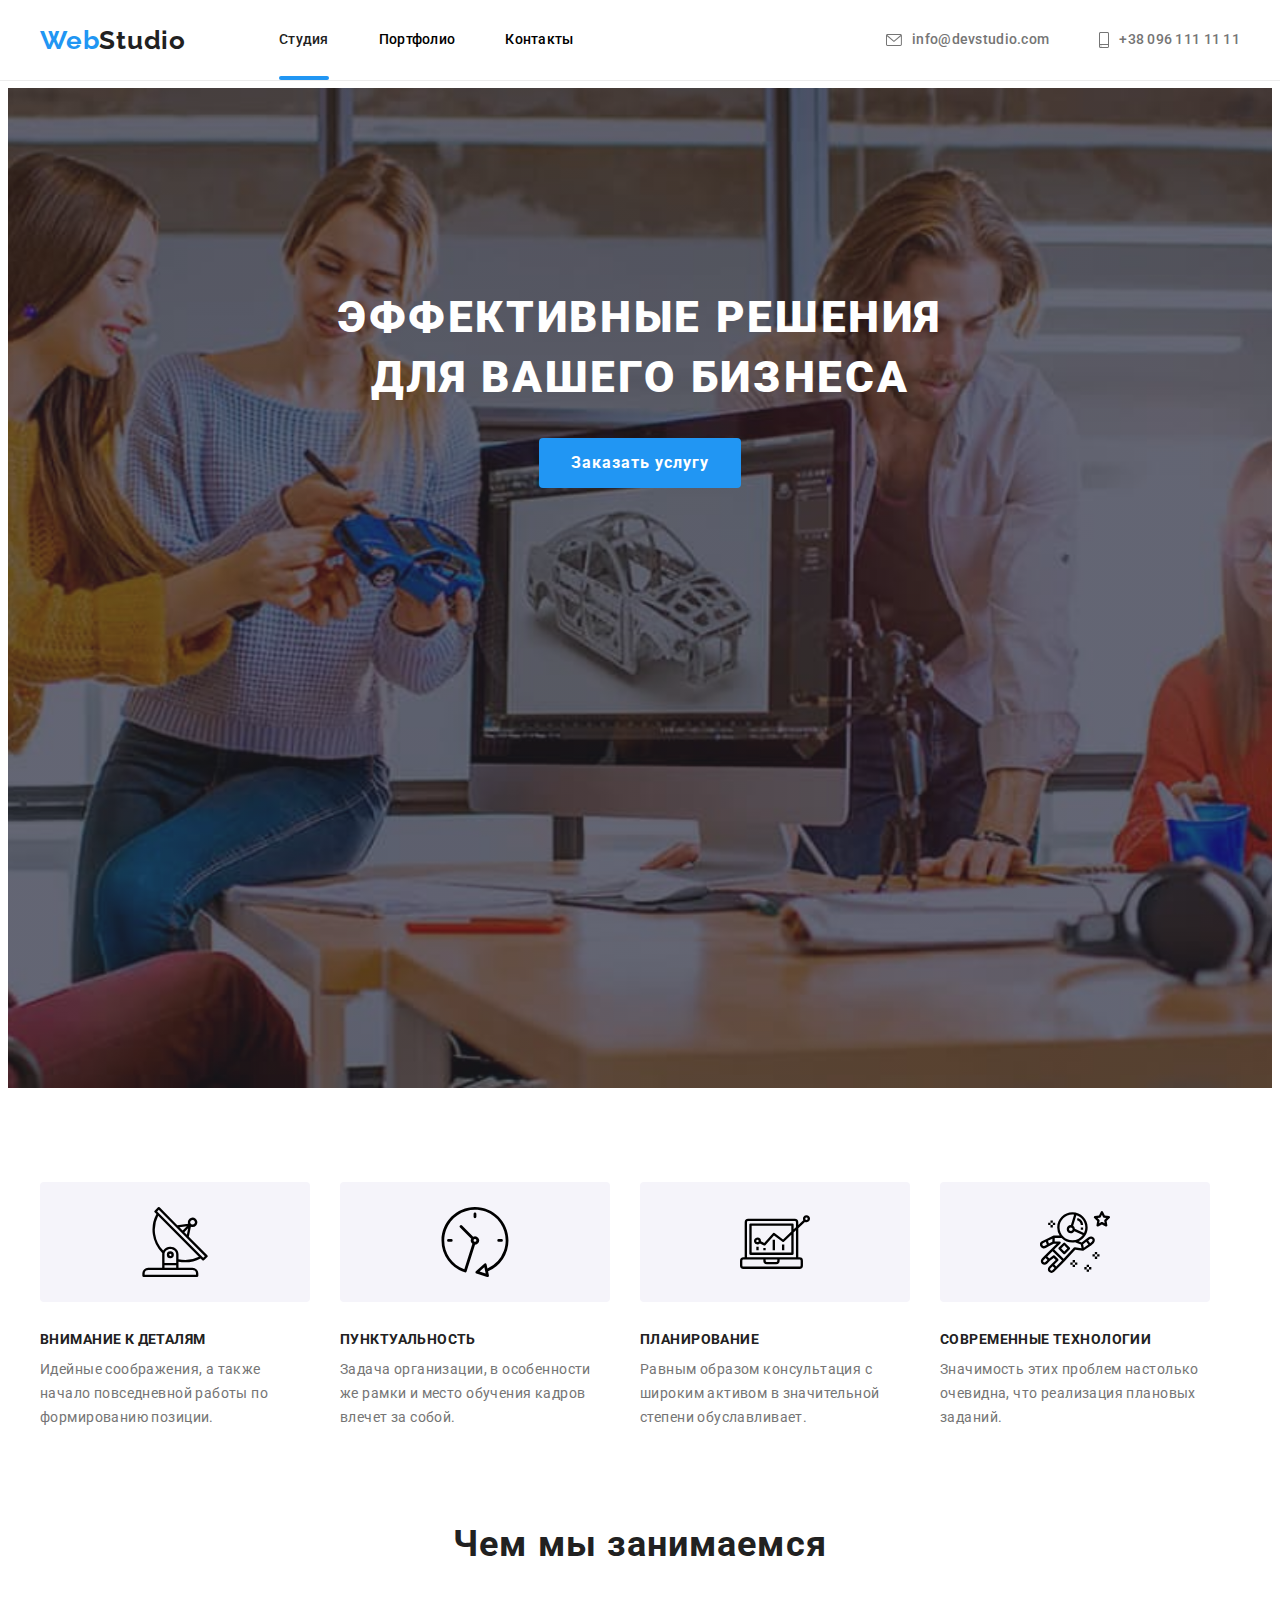
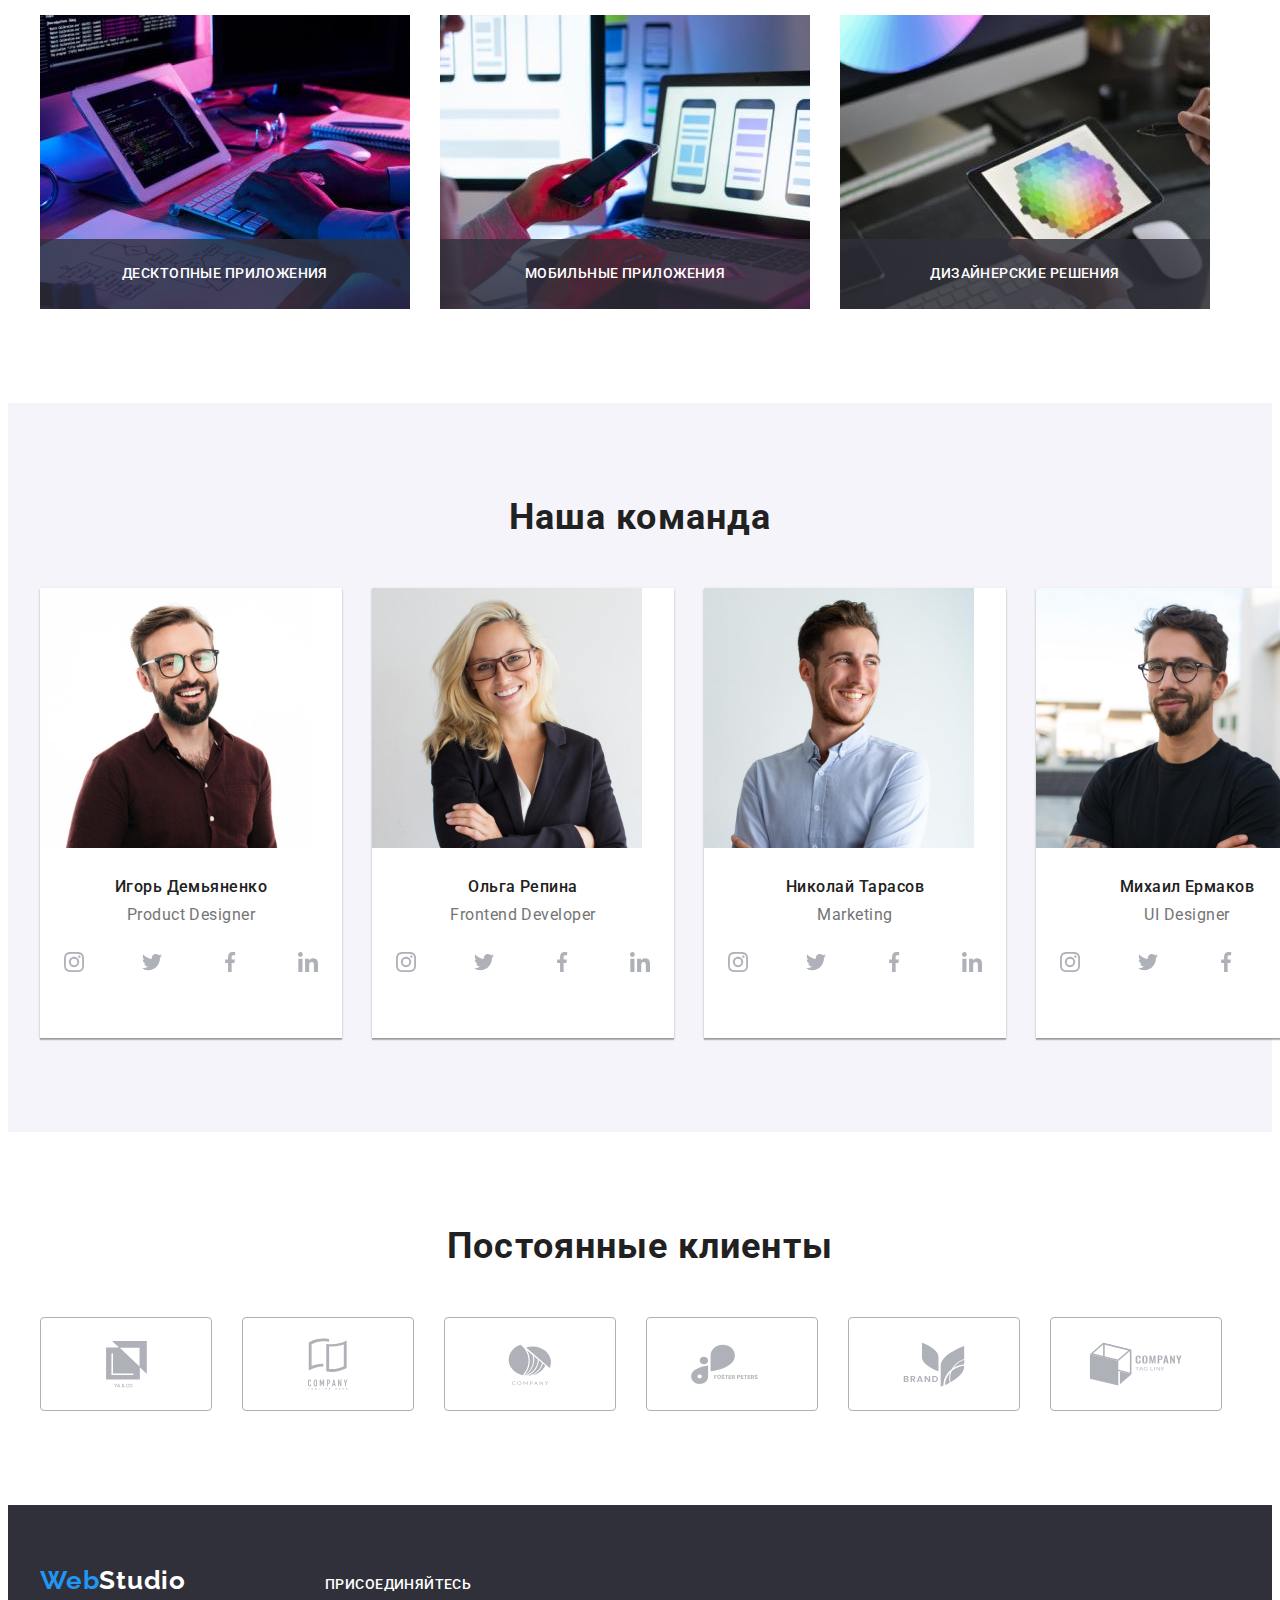
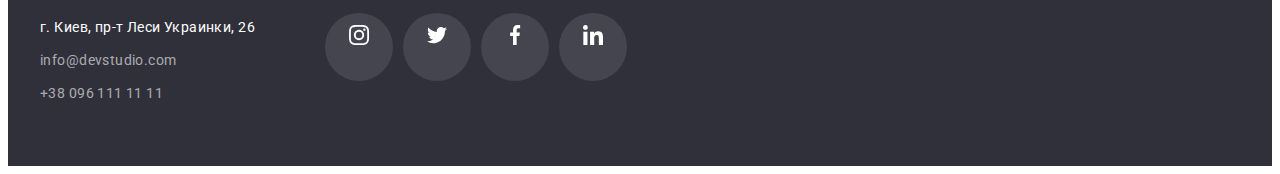
==== index.html @ 77803008 "1" ====
<!DOCTYPE html>
<html lang="ru">
<head>
    <meta charset="UTF-8">
    <meta http-equiv="X-UA-Compatible" content="IE=edge">
    <meta name="viewport" content="width=device-width, initial-scale=1.0">
    <title>Студия</title>
    <link rel="preconnect" href="https://fonts.googleapis.com">
    <link rel="preconnect" href="https://fonts.gstatic.com" crossorigin>
    <link href="https://fonts.googleapis.com/css2?family=Raleway:wght@700&family=Roboto:wght@400;500;700;900&display=swap"
        rel="stylesheet">
    <link rel="stylesheet" href="https://cdnjs.cloudflare.com/ajax/libs/modern-normalize/1.1.0/modern-normalize.min.css"
        integrity="sha512-wpPYUAdjBVSE4KJnH1VR1HeZfpl1ub8YT/NKx4PuQ5NmX2tKuGu6U/JRp5y+Y8XG2tV+wKQpNHVUX03MfMFn9Q=="
        crossorigin="anonymous" referrerpolicy="no-referrer" />
    <link rel="stylesheet" href="./styles/styles.css">
    
    
</head>
<body>
    <header class="page-header">
        <div class="container">
            <nav class="main-nav">
                <a href="./index.html" class="logo-header"><span class="web">Web</span><span class="studio-black">Studio</span></a>
            
                <ul class="site-nav list">
                    <li class="item"><a href="./index.html" class="link current">Студия</a></li>
                    <li class="item"><a href="./portfolio.html" class="link">Портфолио</a></li>
                    <li class="item"><a href="" class="link">Контакты</a></li>
                </ul>

                <ul class="site-contacts list">
                    <li class="item"><a href="mailto:info@devstudio.com" class="link-header">
                        <svg class="contacts-icon" width="16px" height="12px">
                            <use href="images\icon.svg#mail"></use>
                        </svg> info@devstudio.com</a></li>
                    <li class="item"><a href="tel:+380961111111" class="link-header">
                        <svg class="contacts-icon" width="10px" height="16px">
                            <use href="images\icon.svg#tel"></use>
                        </svg> +38 096 111 11 11</a></li>
                </ul>
            
            </nav>
        </div>
       
    </header>

    <main>
        <section class="hero">
            <div class="overlay">
                <h1 class="hero-title">Эффективные решения <br> для вашего бизнеса</h1>
                <button data-modal-open type="button" class="button-hero">Заказать услугу</button>
            </div>
            <div class="backdrop is-hidden" data-modal>
                <div class="modal">
                    <button class="close-modal-icon" data-modal-close>
                        <svg class="modal-icon"  width="18px" height="18px">
                            <use href="images\icon.svg#close"></use>
                        </svg>
                    </button>
                </div>
                
            </div>
            
        </section>
        
        <section class="features">
            <div class="container">
                <h2 class="features-post hidden">Преимущества компании</h2>
                <ul class="features-list list">
                    <li class="item">
                        <div class="features-icons">
                            <svg class="features-icon">
                                <use href="images\icon.svg#antenna" width="70px" height="70px"></use>
                            </svg>
                        </div>
                        <h3 class="features-list-title">Внимание к деталям</h3>
                        <p class="features-list-text">Идейные соображения, а также начало повседневной работы по формированию позиции.
                        </p>
                    </li>
                    <li class="item">
                        <div class="features-icons">
                            <svg class="features-icon">
                                <use href="images\icon.svg#clock" width="70px" height="70px"></use>
                            </svg>
                        </div>
                        <h3 class="features-list-title">Пунктуальность</h3>
                        <p class="features-list-text">Задача организации, в особенности же рамки и место обучения кадров влечет за
                            собой.</p>
                    </li>
                    <li class="item">
                        <div class="features-icons">
                            <svg class="features-icon">
                                <use href="images\icon.svg#diagram" width="70px" height="70px"></use>
                            </svg>
                        </div>
                        <h3 class="features-list-title">Планирование</h3>
                        <p class="features-list-text">Равным образом консультация с широким активом в значительной степени
                            обуславливает.</p>
                    </li>
                    <li class="item">
                        <div class="features-icons">
                            <svg class="features-icon">
                                <use href="images\icon.svg#astronaut" width="70px" height="70px"></use>
                            </svg>
                        </div>
                        <h3 class="features-list-title">Современные технологии</h3>
                        <p class="features-list-text">Значимость этих проблем настолько очевидна, что реализация плановых заданий.</p>
                    </li>
                </ul>
            </div>
        </section>
        
        <section class="cards-section">
            <div class="container">
                <h2 class="section-post">Чем мы занимаемся</h2>
                
                <ul class="cards list">
                    <li class="item">
                        <a href="">
                            <div class="cards-block">
                                <img src="./images/box1.jpg" alt="картинка1" width="370" height="294">
                                <div class="cards-titles">
                                    <h3 class="card-title">Десктопные приложения</h3>
                                </div>
                            </div>
                            
                        </a>
                    </li>
                    <li class="item">
                        <a href="">
                            <div class="cards-block">
                                <img src="./images/box2.jpg" alt="картинка2" width="370" height="294">
                                <div class="cards-titles">
                                    <h3 class="card-title">Мобильные приложения</h3>
                                </div>
                            </div>
                        </a>
                    </li>
                    <li class="item">
                        <a href="">
                            <div class="cards-block">
                                <img src="./images/box3.jpg" alt="картинка3" width="370" height="294">
                                <div class="cards-titles">
                                    <h3 class="card-title">Дизайнерские решения</h3>
                                </div>
                            </div>
                        </a>
                    </li>
                </ul>
            </div>
            
        </section>
        
        <section class="team-section">
            <div class="container">
                <h2 class="section-post">Наша команда</h2>
                <ul class="team-list list">
                    <li class="item">
                        <img src="images/igor.jpg" alt="Игорь Демьяненко" width="270" height="260">
                        <div class="team-title-text">
                            <h3 class="team-list-title">Игорь Демьяненко</h3>
                            <p class="team-list-text" lang="en">Product Designer</p>
                            <ul class="social-list">
                                <li class="social-block">
                                    <a class="social-icons" href="">
                                        <svg class="social-icon"  width="20px" height="20px">
                                            <use href="images\icon.svg#instagram"></use>
                                        </svg>
                                    </a>
                                </li>
                                <li class="social-block">
                                    <a class="social-icons" href="">
                                        <svg class="social-icon" width="20px" height="20px">
                                            <use href="images\icon.svg#twitter"></use>
                                        </svg>
                                    </a>
                                </li>
                                <li class="social-block">
                                    <a class="social-icons" href="">
                                        <svg class="social-icon" width="20px" height="20px">
                                            <use href="images\icon.svg#facebook"></use>
                                        </svg>
                                    </a>
                                </li>
                                <li class="social-block">
                                    <a class="social-icons" href="">
                                        <svg class="social-icon" width="20px" height="20px">
                                            <use href="images\icon.svg#linkedin"></use>
                                        </svg>
                                    </a>
                                </li>
                            </ul>
                        </div>
                    </li>
                    <li class="item">
                        <img src="images/olga.jpg" alt="Ольга Репина" width="270" height="260">
                        <div class="team-title-text">
                            <h3 class="team-list-title">Ольга Репина</h3>
                            <p class="team-list-text" lang="en">Frontend Developer</p>
                            <ul class="social-list">
                                <li class="social-block">
                                    <a class="social-icons" href="">
                                        <svg class="social-icon" width="20px" height="20px">
                                            <use href="images\icon.svg#instagram"></use>
                                        </svg>
                                    </a>
                                </li>
                                <li class="social-block">
                                    <a class="social-icons" href="">
                                        <svg class="social-icon" width="20px" height="20px">
                                            <use href="images\icon.svg#twitter"></use>
                                        </svg>
                                    </a>
                                </li>
                                <li class="social-block">
                                    <a class="social-icons" href="">
                                        <svg class="social-icon" width="20px" height="20px">
                                            <use href="images\icon.svg#facebook"></use>
                                        </svg>
                                    </a>
                                </li>
                                <li class="social-block">
                                    <a class="social-icons" href="">
                                        <svg class="social-icon" width="20px" height="20px">
                                            <use href="images\icon.svg#linkedin"></use>
                                        </svg>
                                    </a>
                                </li>
                            </ul>
                        </div>
                    </li>
                    <li class="item">
                        <img src="images/nik.jpg" alt="Николай Тарасов" width="270" height="260">
                        <div class="team-title-text">
                            <h3 class="team-list-title">Николай Тарасов</h3>
                            <p class="team-list-text" lang="en">Marketing</p>
                            <ul class="social-list">
                                <li class="social-block">
                                    <a class="social-icons" href="">
                                        <svg class="social-icon" width="20px" height="20px">
                                            <use href="images\icon.svg#instagram"></use>
                                        </svg>
                                    </a>
                                </li>
                                <li class="social-block">
                                    <a class="social-icons" href="">
                                        <svg class="social-icon" width="20px" height="20px">
                                            <use href="images\icon.svg#twitter"></use>
                                        </svg>
                                    </a>
                                </li>
                                <li class="social-block">
                                    <a class="social-icons" href="">
                                        <svg class="social-icon" width="20px" height="20px">
                                            <use href="images\icon.svg#facebook"></use>
                                        </svg>
                                    </a>
                                </li>
                                <li class="social-block">
                                    <a class="social-icons" href="">
                                        <svg class="social-icon" width="20px" height="20px">
                                            <use href="images\icon.svg#linkedin"></use>
                                        </svg>
                                    </a>
                                </li>
                            </ul>
                        </div>
                    </li>
                    <li class="item">
                        <img src="images/mike.jpg" alt="Михаил Ермаков" width="270" height="260">
                        <div class="team-title-text">
                            <h3 class="team-list-title">Михаил Ермаков</h3>
                            <p class="team-list-text" lang="en">UI Designer</p>
                            <ul class="social-list">
                                <li class="social-block">
                                    <a class="social-icons" href="">
                                        <svg class="social-icon" width="20px" height="20px">
                                            <use href="images\icon.svg#instagram"></use>
                                        </svg>
                                    </a>
                                </li>
                                <li class="social-block">
                                    <a class="social-icons" href="">
                                        <svg class="social-icon" width="20px" height="20px">
                                            <use href="images\icon.svg#twitter"></use>
                                        </svg>
                                    </a>
                                </li>
                                <li class="social-block">
                                    <a class="social-icons" href="">
                                        <svg class="social-icon" width="20px" height="20px">
                                            <use href="images\icon.svg#facebook"></use>
                                        </svg>
                                    </a>
                                </li>
                                <li class="social-block">
                                    <a class="social-icons" href="">
                                        <svg class="social-icon" width="20px" height="20px">
                                            <use href="images\icon.svg#linkedin"></use>
                                        </svg>
                                    </a>
                                </li>
                            </ul>
                        </div>
                    </li>
                </ul>
            </div>
            
        
        </section>

        <section class="clients-section">
            <div class="container">
                <h2 class="section-post">Постоянные клиенты</h2>
                <ul class="clients-list">
                    <li class="item">
                        <div>
                            <a class="clients-icon" href="">
                            <svg class="icon-company" width="41px" height="46.7px">
                                <use href="images\icon.svg#company1"></use>
                            </svg>
                        </a>
                        </div>
                    </li>
                    <li class="item">
                        <div>
                            <a class="clients-icon" href="">
                                <svg class="icon-company" width="40px" height="52px">
                                    <use href="images\icon.svg#company2"></use>
                                </svg>
                            </a>
                        </div>
                    </li>
                    <li class="item">
                        <div>
                            <a class="clients-icon" href="">
                                <svg class="icon-company" width="43.46px" height="41.18px">
                                    <use href="images\icon.svg#company3"></use>
                                </svg>
                            </a>
                        </div>
                    </li>
                    <li class="item">
                        <div>
                            <a class="clients-icon" href="">
                                <svg class="icon-company" width="84.88px" height="40.62px">
                                    <use href="images\icon.svg#company4"></use>
                                </svg>
                            </a>
                        </div>
                    </li>
                    <li class="item">
                        <div>
                            <a class="clients-icon" href="">
                                <svg class="icon-company" width="62.54px" height="45.43px">
                                    <use href="images\icon.svg#company5"></use>
                                </svg>
                            </a>
                        </div>
                    </li>
                    <li class="item">
                        <div>
                            <a class="clients-icon" href="">
                                <svg class="icon-company" width="93.79px" height="43.93px">
                                    <use href="images\icon.svg#company6"></use>
                                </svg>
                            </a>
                        </div>
                    </li>
                    
                  
                </ul>
            </div>
        </section>

    </main>

    <footer>
        <div class="footer-list container">
            <div class="contacts-footer">
                <a class="logo-footer" href=""><span class="web">Web</span><span class="studio-white">Studio</span></a>
                <p class="city">г. Киев, пр-т Леси Украинки, 26</p>
                <address>
                    <a href="mailto:nfo@devstudio.com" class="footer-link-mail">info@devstudio.com</a>
                    <a href="tel:+380961111111" class="footer-link-tel">+38 096 111 11 11</a>
                </address>
            
            </div>
            <div class="join-footer">
                <h3 class="join-section-title">Присоединяйтесь</h3>
                <ul class="social-list-footer">
                    <li>
                        <a class="social-icons-footer" href="">
                            <svg class="social-icon-footer" width="20px" height="20px">
                                <use href="images\icon.svg#instagram"></use>
                            </svg>
                        </a>
                    </li>
                    <li>
                        <a class="social-icons-footer" href="">
                            <svg class="social-icon-footer" width="20px" height="20px">
                                <use href="images\icon.svg#twitter"></use>
                            </svg>
                        </a>
                    </li>
                    <li>
                        <a class="social-icons-footer" href="">
                            <svg class="social-icon-footer" width="20px" height="20px">
                                <use href="images\icon.svg#facebook"></use>
                            </svg>
                        </a>
                    </li>
                    <li>
                        <a class="social-icons-footer" href="">
                            <svg class="social-icon-footer" width="20px" height="20px">
                                <use href="images\icon.svg#linkedin"></use>
                            </svg>
                        </a>
                    </li>
                </ul>
            </div>
        </div>
        
        
    </footer>

    <script src="./js/modal.js"></script>
</body>
</html>
---- styles/styles.css ----
:root {
  --primary-text-color: #212121;
  --accent-color: #2196f3;
  --secondary-text-color: #757575;
  --white-text-color: #ffffff;
  --background-white-color: #e5e5e5;
  --background-grey-color: #f5f4fa;
}

body {
  font-family: Roboto, sans-serif;
  padding-top: 80px;
}

/*---------- утилиты -------------*/

.list {
  list-style: none;
  padding: 0;
  margin: 0;
}

.container {
  width: 1200px;
  padding-left: 15px;
  padding-right: 15px;
  margin: 0 auto;
}

p,
h1,
h2,
h3 {
  margin: 0;
}

ul {
  margin: 0;
  padding: 0;
  list-style: none;
}

img {
  display: block;
}

.link {
  text-decoration: none;
}

section {
  padding-top: 94px;
  padding-bottom: 94px;
}

.section-post {
  text-align: center;
}

/*---------- лого -------------*/

.page-header {
  position: fixed;
  width: 100%;
  top: 0;
  left: 0;
  min-height: 80px;

  z-index: 1;
  background-color: var(--white-text-color);
  border-bottom: 1px solid #ececec;
}

.logo-header {
  margin-right: 93px;
  text-align: left;
}

.logo-header,
.logo-footer {
  font-family: Raleway, sans-serif;
  font-weight: 700;
  font-size: 26px;
  line-height: 1.19;
  text-decoration: none;
  letter-spacing: 0.03em;
}

.web {
  color: #2196f3;
}

.studio-black {
  font-family: Raleway, sans-serif;
  color: #212121;
}

/*---------- site nav -------------*/
.main-nav {
  display: flex;
  align-items: center;
}

.site-nav {
  display: flex;
}

.site-nav .item:not(:last-child) {
  margin-right: 50px;
}

.site-nav .link {
  display: block;
  padding-top: 32px;
  padding-bottom: 32px;

  font-weight: 500;
  font-size: 14px;
  line-height: 1.14;
  letter-spacing: 0.02em;
  color: inherit;
  text-decoration: none;
  background-color: #ffffff;
  transition: color 250ms cubic-bezier(0.4, 0, 0.2, 1);
  position: relative;
}

.site-nav .link.current::after {
  content: "";
  display: block;
  position: absolute;
  left: 0;
  bottom: 0;
  width: 100%;
  height: 4px;
  background-color: var(--accent-color);
  border-radius: 2px;
}

.site-nav .link:hover,
.site-nav .link:focus {
  color: var(--accent-color);
}

.site-nav .link.current {
  color: var(--primary-text-color);
}

/*---------- site contacts -------------*/

.site-contacts {
  display: flex;
  margin-left: auto;
}

.site-contacts .item + .item {
  margin-left: 50px;
}

.link-header {
  display: flex;
  align-items: center;
  justify-content: center;
  font-weight: 500;
  font-size: 14px;
  line-height: 1.14;
  letter-spacing: 0.02em;
  color: var(--secondary-text-color);
  text-decoration: none;

  transition: color 250ms cubic-bezier(0.4, 0, 0.2, 1);
}

.link-header:hover,
.link-header:focus {
  color: var(--accent-color);
}

.link-header:hover .contacts-icon,
.link-header:focus .contacts-icon {
  fill: var(--accent-color);
}

.contacts-icon {
  margin-right: 10px;
  fill: var(--secondary-text-color);
  transition: fill 250ms cubic-bezier(0.4, 0, 0.2, 1);
}

/*---------- Hero -------------*/
.overlay {
  padding-top: 200px;
  padding-bottom: 200px;
  max-width: 1600px;
  height: 600px;
  margin-left: auto;
  margin-right: auto;
  background-image: linear-gradient(
      rgba(47, 48, 58, 0.4),
      rgba(47, 48, 58, 0.4)
    ),
    url(../images/hero.jpg);

  background-position: center;
  background-size: cover;
  background-repeat: no-repeat;
}

.hero {
  text-align: center;
  padding-top: 0;
  padding-bottom: 0;
}

.hero-title {
  margin-bottom: 30px;
  font-weight: 900;
  font-size: 44px;
  line-height: 1.36;
  letter-spacing: 0.06em;
  text-transform: uppercase;
  color: #ffffff;
}

.button-hero {
  text-align: center;
  padding: 10px 32px 10px 32px;
  border: none;
  border-radius: 4px;
  font-size: 16px;
  font-family: inherit;
  font-weight: 700;
  line-height: 1.88;
  letter-spacing: 0.06em;
  text-decoration: none;
  cursor: pointer;
  color: #ffffff;
  background-color: #2196f3;
}

.backdrop {
  position: fixed;
  left: 0px;
  top: 0px;
  z-index: 2;

  width: 100%;
  height: 100%;

  background-color: rgba(0, 0, 0, 0.2);

  opacity: 1;
  transition: opacity 250ms cubic-bezier(0.4, 0, 0.2, 1);
}

.backdrop.is-hidden {
  opacity: 0;
  visibility: hidden;
  pointer-events: none;
}

.backdrop.is-hidden .modal {
  transform: translate(-50%, -50%) scale(0.9);
  opacity: 0;
}

.modal {
  position: absolute;
  top: 50%;
  left: 50%;

  width: 528px;
  height: 581px;

  background: #ffffff;
  box-shadow: 0px 1px 3px rgba(0, 0, 0, 0.12), 0px 1px 1px rgba(0, 0, 0, 0.14),
    0px 2px 1px rgba(0, 0, 0, 0.2);
  border-radius: 4px;

  opacity: 1;
  transform: translate(-50%, -50%) scale(1);
  transition: transform 250ms cubic-bezier(0.4, 0, 0.2, 1),
    opacity 250ms cubic-bezier(0.4, 0, 0.2, 1);
}

.close-modal-icon {
  display: flex;
  position: absolute;
  top: 8px;
  right: 8px;
  width: 30px;
  height: 30px;
  cursor: pointer;
  align-items: center;
  border-radius: 50%;
  color: var(--white-text-color);
  background-color: #ffffff;
  border: 1px solid rgba(0, 0, 0, 0.1);
}

/*---------- features -------------*/

.features-icons {
  display: flex;
  height: 120px;
  background-color: #f5f4fa;
  border-radius: 4px;
  align-items: center;
  justify-content: center;
  margin-bottom: 30px;
}

.features-icon {
  width: 70px;
  height: 70px;
}

.features-list {
  display: flex;
}

.features-list .item {
  width: 270px;
}

.features-list .item:not(:last-child) {
  margin-right: 30px;
}

.features-list-title {
  margin-bottom: 10px;
}

.section-post {
  margin-bottom: 50px;
  font-weight: 700;
  font-size: 36px;
  line-height: 1.14;
  letter-spacing: 0.03em;
  color: var(--primary-text-color);
}

.hidden {
  position: absolute;
  white-space: nowrap;
  width: 1px;
  height: 1px;
  overflow: hidden;
  border: 0;
  padding: 0;
  clip: rect(0 0 0 0);
  clip-path: inset(50%);
  margin: -1px;
}

.features-list-title {
  font-weight: 700;
  font-size: 14px;
  line-height: 1.14;
  letter-spacing: 0.03em;
  text-transform: uppercase;
  color: var(--primary-text-color);
}

.features-list-text {
  font-size: 14px;
  line-height: 1.71;
  letter-spacing: 0.03em;
  color: var(--secondary-text-color);
}

/*---------- cards works -------------*/

.cards {
  display: flex;
  z-index: 0;
}

.cards-section {
  padding-top: 0;
}

.cards .item:not(:last-child) {
  margin-right: 30px;
}

.cards-titles {
  display: flex;
  align-items: center;
  justify-content: center;
  position: absolute;
  width: 100%;
  height: 70px;
  background-color: rgba(47, 48, 58, 0.8);
  bottom: 0;
}

.card-title {
  font-weight: 500;
  font-size: 14px;
  line-height: 1.14;
  letter-spacing: 0.03em;
  text-transform: uppercase;
  color: var(--white-text-color);
}

.cards-block {
  position: relative;
}

/*---------- team -------------*/

.team-title-text {
  padding-bottom: 30px;
  padding-top: 30px;
}

.team-list {
  display: flex;
  text-align: center;
}

.team-list-title {
  margin-bottom: 10px;
  font-size: 16px;
  font-weight: 500;
  line-height: 1.14;
  letter-spacing: 0.03em;
  color: var(--primary-text-color);
}

.team-list-text {
  font-size: 16px;
  line-height: 1.14;
  letter-spacing: 0.03em;
  color: var(--secondary-text-color);
  margin-bottom: 16px;
}

.team-list .item:not(:last-child) {
  margin-right: 30px;
}

.team-list .item {
  box-shadow: 0px 1px 3px rgba(0, 0, 0, 0.12), 0px 1px 1px rgba(0, 0, 0, 0.14),
    0px 2px 1px rgba(0, 0, 0, 0.2);
  background-color: var(--white-text-color);
}

.social-list {
  display: flex;
  align-items: center;
  justify-content: center;
}

.social-icons {
  display: block;
  width: 44px;
  height: 44px;
  padding: 12px;
  color: #afb1b8;
  cursor: pointer;
  align-items: center;
  border-radius: 50%;
  transition: background-color 250ms cubic-bezier(0.4, 0, 0.2, 1);
}

.social-icon {
  fill: #afb1b8;
  transition: fill 250ms cubic-bezier(0.4, 0, 0.2, 1);
}

.social-icons:hover,
.social-icons:focus {
  background-color: var(--accent-color);
  color: var(--white-text-color);
  border-radius: 50%;
}

.social-icons:hover .social-icon,
.social-icons:focus .social-icon {
  fill: var(--white-text-color);
}

.social-list .social-block:not(:last-child) {
  margin-right: 10px;
}

.team-section {
  background-color: #f5f4fa;
}

/*---------- clients ------------*/

.clients-list {
  display: flex;
}

.clients-icon {
  display: flex;
  align-items: center;
  justify-content: center;
  width: 170px;
  height: 92px;
  border-radius: 4px;
  border: 1px solid #afb1b8;
  cursor: pointer;
  color: #afb1b8;
  transition: border 250ms cubic-bezier(0.4, 0, 0.2, 1);
}

.clients-list .item:not(:last-child) {
  margin-right: 30px;
}

.icon-company {
  fill: #afb1b8;
  transition: fill 250ms cubic-bezier(0.4, 0, 0.2, 1);
}

.clients-icon:hover .icon-company,
.clients-icon:focus .icon-company {
  fill: var(--accent-color);
}

.clients-icon:hover,
.clients-icon:focus {
  border: 1px solid var(--accent-color);
  fill: var(--accent-color);
}

/*---------- footer -------------*/

footer {
  background-color: #2f303a;
  margin-left: auto;
  margin-right: auto;
}

.footer-list {
  padding-top: 60px;
  padding-bottom: 60px;
  display: flex;
  align-items: baseline;
}

.logo-footer {
  display: block;
  margin-bottom: 20px;
}

.city {
  margin-bottom: 9px;
  font-size: 14px;
  line-height: 1.71;
  font-style: normal;
  letter-spacing: 0.03em;
  color: #ffffff;
}

.studio-white {
  color: #ffffff;
  font-family: Raleway, sans-serif;
  text-decoration: none;
}

.footer-link-mail {
  display: block;
  margin-bottom: 9px;
}

.footer-link-tel {
  display: block;
}

.footer-link-mail,
.footer-link-tel {
  font-size: 14px;
  line-height: 1.71;
  letter-spacing: 0.03em;
  font-style: normal;
  text-decoration: none;
  color: rgba(255, 255, 255, 0.6);
}

.footer-link-mail:hover,
.footer-link-mail:focus {
  color: var(--accent-color);
}

.footer-link-tel:hover,
.footer-link-tel:focus {
  color: var(--accent-color);
}

.contacts-footer {
  margin-right: 70px;
}

.join-section-title {
  font-weight: 500;
  font-size: 14px;
  line-height: 1.14;
  letter-spacing: 0.03em;
  text-transform: uppercase;
  color: #ffffff;
  margin-bottom: 20px;
}

.social-list-footer {
  display: flex;
}

.social-icons-footer {
  display: block;
  text-align: center;
  width: 44px;
  height: 44px;
  padding: 12px;
  color: var(--white-text-color);
  cursor: pointer;
  background-color: rgba(255, 255, 255, 0.1);
  border-radius: 50%;
  margin-right: 10px;
  transition: background-color 250ms cubic-bezier(0.4, 0, 0.2, 1);
}

.social-icon-footer {
  fill: var(--white-text-color);
}

.social-icons-footer:hover,
.social-icons-footer:focus {
  background-color: var(--accent-color);
}

/*---------- filter -------------*/

.filter-title-list {
  display: flex;
  justify-content: center;
  margin-bottom: 50px;
}

.filter-title-list .item:not(:last-child) {
  margin-right: 8px;
}

.filter-button:hover,
.filter-button:focus {
  color: var(--white-text-color);
  background-color: var(--accent-color);
  box-shadow: 0px 3px 1px rgba(0, 0, 0, 0.1), 0px 1px 2px rgba(0, 0, 0, 0.08),
    0px 2px 2px rgba(0, 0, 0, 0.12);
}

.filter-button {
  padding: 6px 22px 6px 22px;
  border: none;
  border-radius: 4px;
  font-family: Roboto;
  font-weight: 500;
  font-size: 16px;
  line-height: 1.63;
  letter-spacing: 0.03em;
  color: var(--primary-text-color);
  background-color: #f5f4fa;
  cursor: pointer;
  transition: background-color 250ms cubic-bezier(0.4, 0, 0.2, 1),
    color 250ms cubic-bezier(0.4, 0, 0.2, 1),
    box-shadow 250ms cubic-bezier(0.4, 0, 0.2, 1);
}

/*---------- works section -------------*/

.works-list {
  display: flex;
  flex-wrap: wrap;
}

.works-list .item {
  width: calc((100% - 90px) / 3);
  margin-right: 30px;
  margin-bottom: 30px;
  width: 370px;
  transition: box-shadow 250ms cubic-bezier(0.4, 0, 0.2, 1);
}

.works-overlay {
  position: relative;
  overflow: hidden;
}

.works-overlay::before {
  display: inline-block;
  position: absolute;
  content: "";
  width: 100%;
  height: 100%;
  background-color: rgba(33, 150, 243, 0.9);
  transform: translateY(100%);
  transition: transform 250ms cubic-bezier(0.4, 0, 0.2, 1);
}

.image-discription {
  display: block;
  position: absolute;
  top: 0;
  font-weight: 400;
  font-size: 18px;
  line-height: 1.56;
  letter-spacing: 0.03em;
  color: var(--white-text-color);
  padding: 63px 24px;
  transform: translateY(100%);
  transition: transform 250ms cubic-bezier(0.4, 0, 0.2, 1);
}

.item:hover .works-overlay::before {
  transform: translateY(0);
  opacity: 1;
}

.item:hover .image-discription {
  transform: translateY(0);
  opacity: 1;
}

.works-list .item:nth-last-child(-n + 3) {
  margin-bottom: 0;
}

.works-list .item:nth-child(3n) {
  margin-right: 0;
}

.works-list .item:hover {
  box-shadow: 0px 1px 1px rgba(0, 0, 0, 0.12), 0px 4px 4px rgba(0, 0, 0, 0.06),
    1px 4px 6px rgba(0, 0, 0, 0.16);
}

.works-list-title {
  margin-bottom: 4px;
  font-weight: 700;
  font-size: 18px;
  line-height: 2;
  letter-spacing: 0.06em;
  color: var(--primary-text-color);
}

.works-list-text {
  line-height: 1.88;
  font-size: 16px;
  letter-spacing: 0.03em;
  color: var(--secondary-text-color);
}

.works-title-text {
  padding: 20px 24px 20px 24px;
  border-bottom: 1px solid #eeeeee;
  border-right: 1px solid #eeeeee;
  border-left: 1px solid #eeeeee;
}
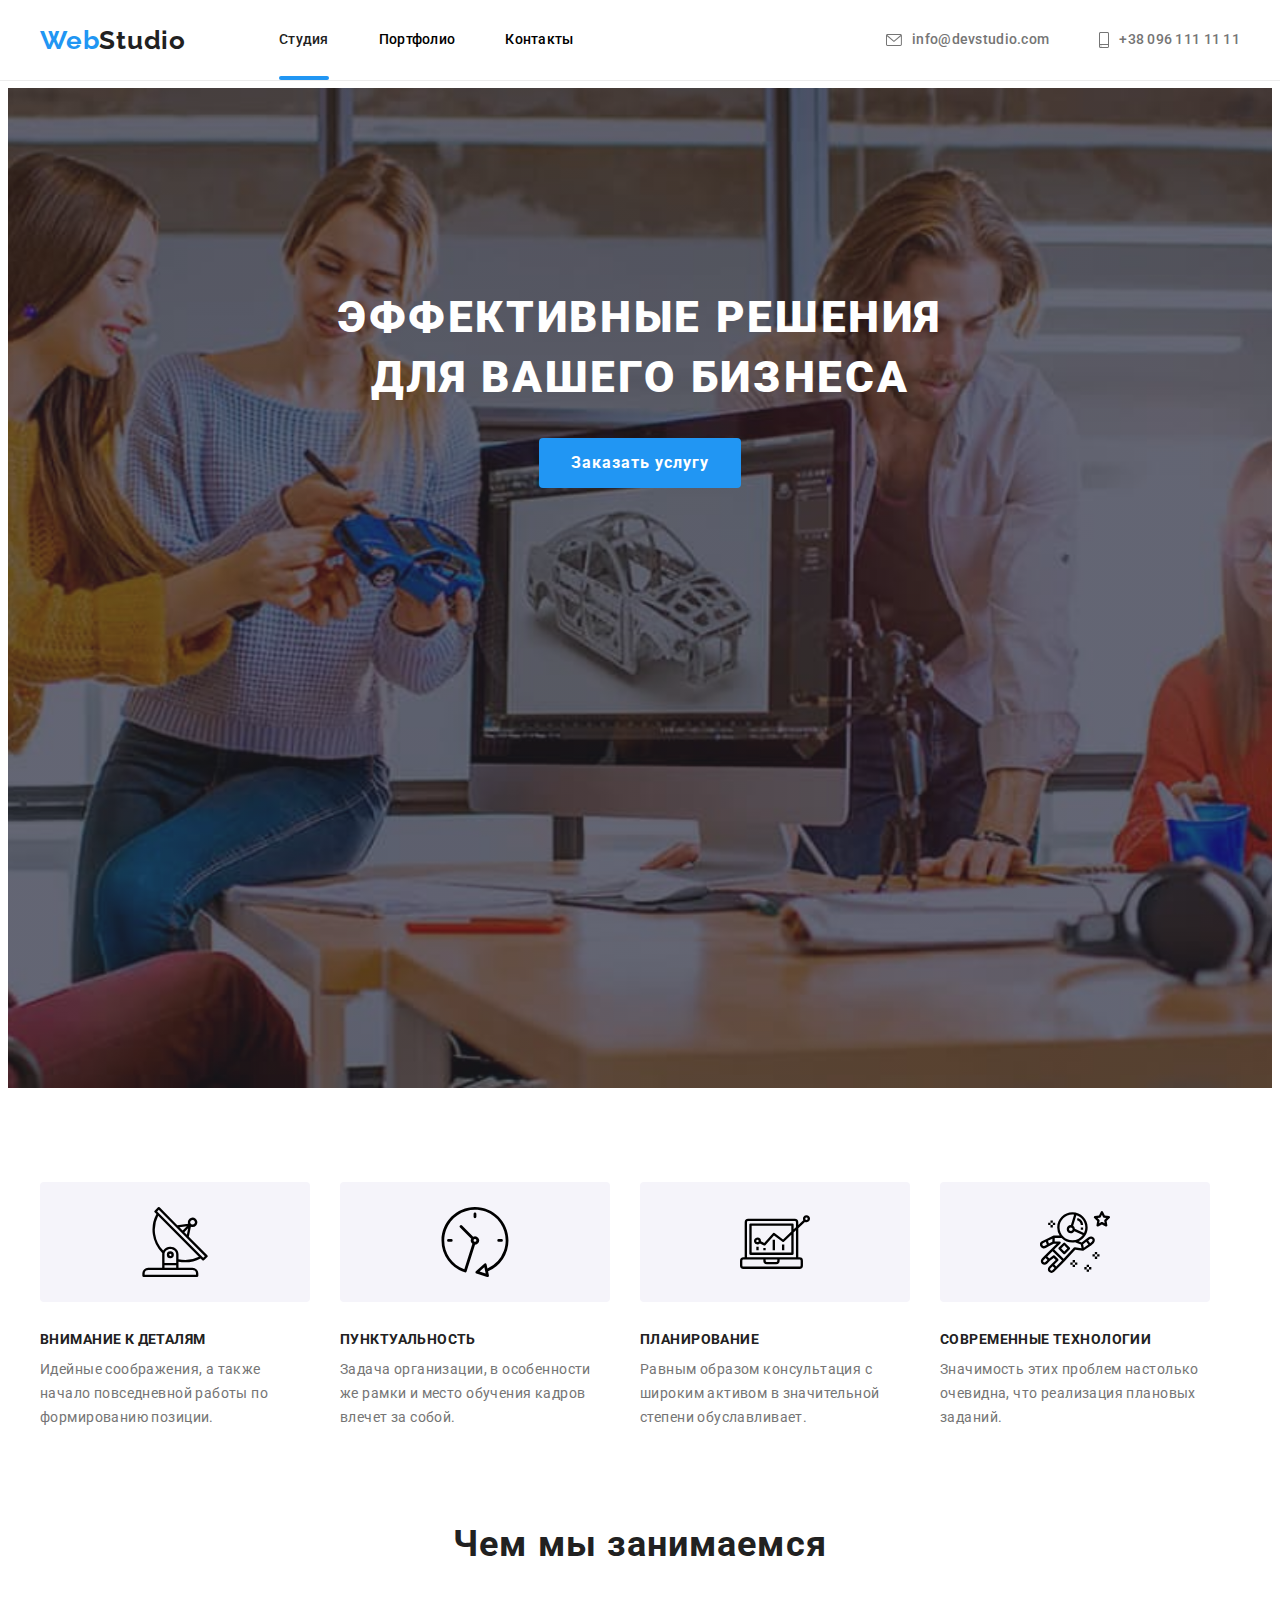
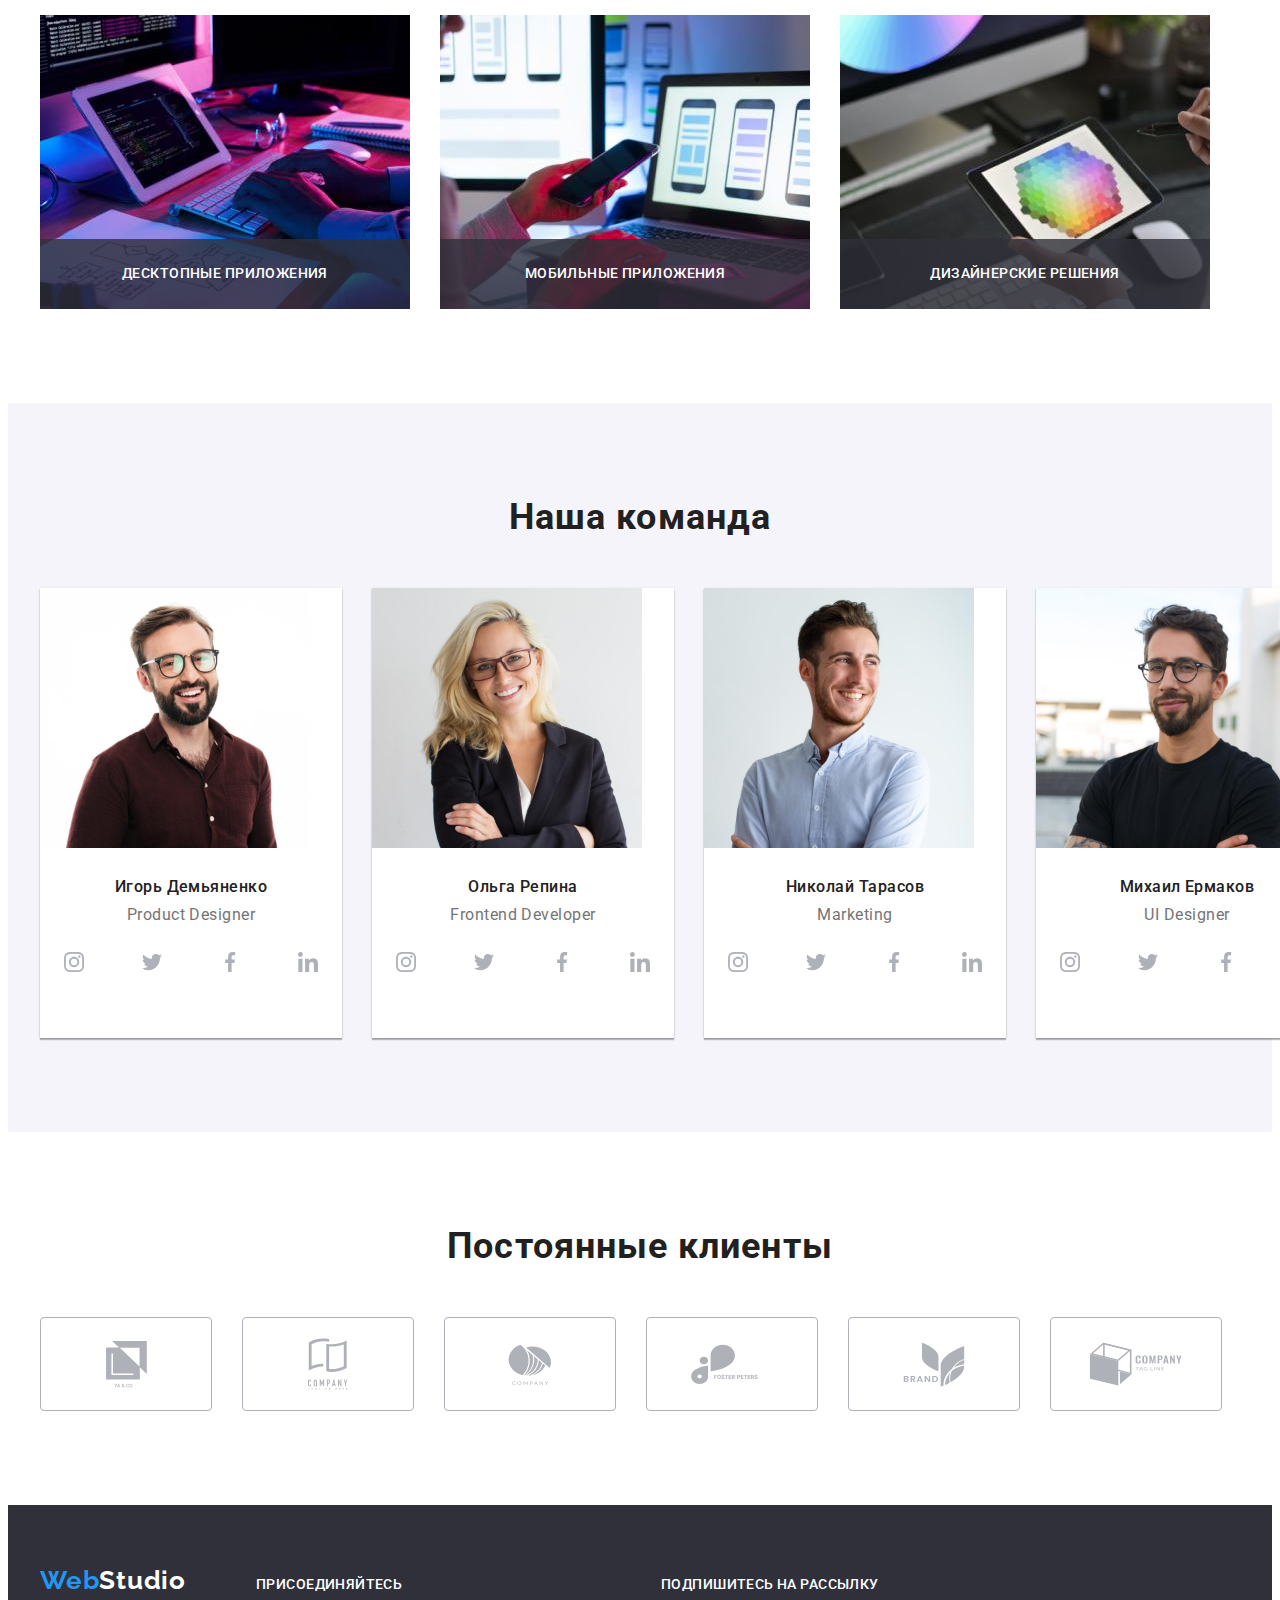
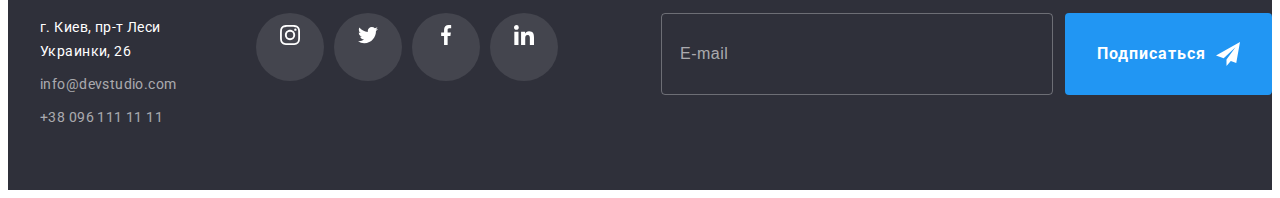
==== commit 120eedba: "1" ====
--- a/index.html
+++ b/index.html
@@ -57,6 +57,35 @@
                             <use href="images\icon.svg#close"></use>
                         </svg>
                     </button>
+                    <form class="form">
+                        <h3 class="modal-title">Оставьте свои данные, мы вам перезвоним</h3>
+                        <div class="form-field">
+                            <label for="name" class="form-label">Имя</label>
+                            <svg class="form-modal-icon" width="18px" height="18px">
+                                <use href="images\icon.svg#person"></use>
+                            </svg>
+                            <input class="form-input" type="text" name="name" id="name" />
+                        </div>
+                        <div class="form-field">
+                            <label for="tel" class="form-label">Телефон</label>
+                            <input class="form-input" type="tel" name="tel" id="tel" />
+                        </div>
+                        <div class="form-field">
+                            <label for="mail" class="form-label">Почта</label>
+                            <input class="form-input" type="email" name="mail" id="mail" />
+                        </div>
+                        <div class="form-field">
+                            <label for="comment" class="form-label">Комментарий</label>
+                            <textarea class="comment" name="comment" id="comment" rows="8" placeholder="Введите текст"></textarea>
+                        </div>
+                        <div>
+                            <input type="checkbox" name="" id="policy" />
+                            <label for="policy">Соглашаюсь с рассылкой и принимаю Условия договора</label>
+                        </div>
+
+                        <button>Отправить</button>
+
+                    </form>
                 </div>
                 
             </div>
@@ -419,6 +448,23 @@
                     </li>
                 </ul>
             </div>
+            <div class="join-footer">
+                <h3 class="join-section-title">Подпишитесь на рассылку</h3>
+               <form class="form-footer">
+                   <p class="form-mail-footer">
+                    <label for="mail"></label>
+                    <input type="email" name="mail" id="mail" placeholder="E-mail" />
+                   </p>
+
+                   <button class="button-subscribe" type="subscribe">Подписаться
+                       <a href=""></a>
+                       <svg class="subscribe-icon" width="24px" height="24px">
+                        <use href="images\icon.svg#subscribe"></use>
+                       </svg>
+                   </button>
+
+               </form>
+            </div>
         </div>
         
         
--- a/styles/styles.css
+++ b/styles/styles.css
@@ -269,6 +269,8 @@
   top: 50%;
   left: 50%;
 
+  padding: 40px 20px;
+
   width: 528px;
   height: 581px;
 
@@ -298,6 +300,78 @@
   border: 1px solid rgba(0, 0, 0, 0.1);
 }
 
+.modal-title {
+  font-weight: 700;
+  font-size: 20px;
+  line-height: 1.15;
+  text-align: center;
+  letter-spacing: 0.03em;
+  color: #212121;
+  margin-bottom: 12px;
+}
+
+.form {
+  margin-left: auto;
+  margin-right: auto;
+  text-align: left;
+}
+
+.form-field {
+  position: relative;
+  margin-bottom: 10px;
+  display: flex;
+  flex-direction: column;
+}
+
+.form-field label {
+  font-style: normal;
+  font-weight: normal;
+  font-size: 12px;
+  line-height: 1.17;
+  letter-spacing: 0.01em;
+  color: #757575;
+  margin-bottom: 4px;
+}
+
+.form-field input {
+  border: 1px solid rgba(33, 33, 33, 0.2);
+  box-sizing: border-box;
+  border-radius: 4px;
+  font-style: normal;
+  font-weight: normal;
+  font-size: 12px;
+  line-height: 1.17;
+  letter-spacing: 0.01em;
+  color: #757575;
+  margin-bottom: 4px;
+  padding-top: 12px;
+  padding-bottom: 12px;
+  padding-left: 42px;
+}
+
+.form-modal-icon {
+  position: absolute;
+  display: flex;
+  top: 65%;
+  transform: translateY(-65%);
+  display: inline-block;
+  margin-left: 12px;
+}
+
+.comment {
+  border: 1px solid rgba(33, 33, 33, 0.2);
+  box-sizing: border-box;
+  border-radius: 4px;
+  padding: 16px 12px;
+  font-size: 12px;
+  line-height: 1.17;
+  letter-spacing: 0.01em;
+}
+
+.form-field textarea::placeholder {
+  color: rgba(117, 117, 117, 0.5);
+}
+
 /*---------- features -------------*/
 
 .features-icons {
@@ -595,6 +669,10 @@
 
 .contacts-footer {
   margin-right: 70px;
+}
+
+.join-footer {
+  margin-right: 93px;
 }
 
 .join-section-title {
@@ -634,6 +712,65 @@
   background-color: var(--accent-color);
 }
 
+.form-footer {
+  display: flex;
+}
+
+.form-mail-footer {
+  display: flex;
+  border: 1px solid rgba(255, 255, 255, 0.3);
+  border-radius: 4px;
+  margin-right: 12px;
+  width: 358px;
+  height: 50px;
+  align-items: center;
+  justify-content: center;
+  padding: 15px 16px;
+}
+
+.form-mail-footer input {
+  display: flex;
+  width: 100%;
+  height: 20px;
+  border: none;
+
+  font-size: 16px;
+  line-height: 1.25;
+  letter-spacing: 0.03em;
+  color: rgba(255, 255, 255, 0.6);
+  background-color: #2f303a;
+}
+
+.form-mail-footer input::placeholder {
+  font-size: 16px;
+  line-height: 1.25;
+  letter-spacing: 0.03em;
+  color: rgba(255, 255, 255, 0.6);
+}
+
+.button-subscribe {
+  display: flex;
+  text-align: center;
+  align-items: center;
+  padding: 10px 32px 10px 32px;
+  border: none;
+  border-radius: 4px;
+  font-size: 16px;
+  font-family: inherit;
+  font-weight: 700;
+  line-height: 1.88;
+  letter-spacing: 0.06em;
+  text-decoration: none;
+  cursor: pointer;
+  color: #ffffff;
+  background-color: #2196f3;
+}
+
+.subscribe-icon {
+  fill: var(--white-text-color);
+  margin-left: 10px;
+}
+
 /*---------- filter -------------*/
 
 .filter-title-list {
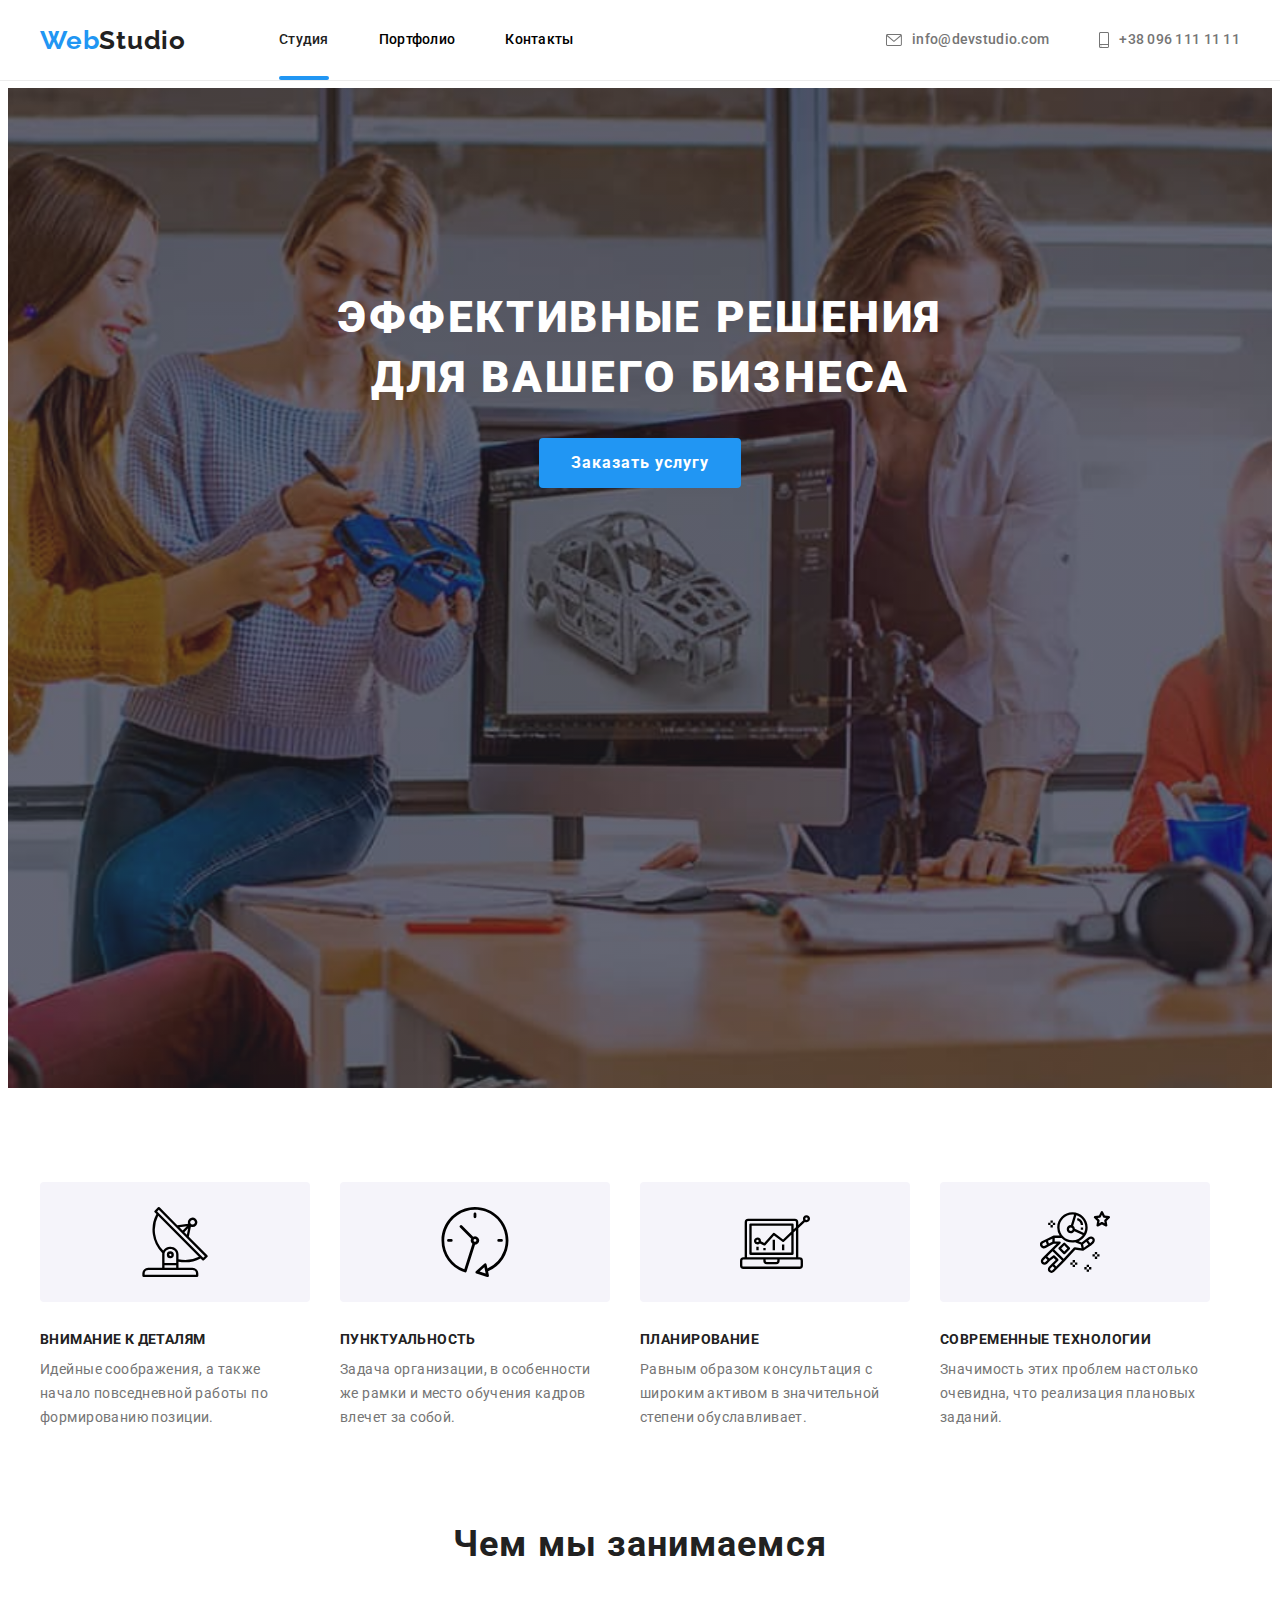
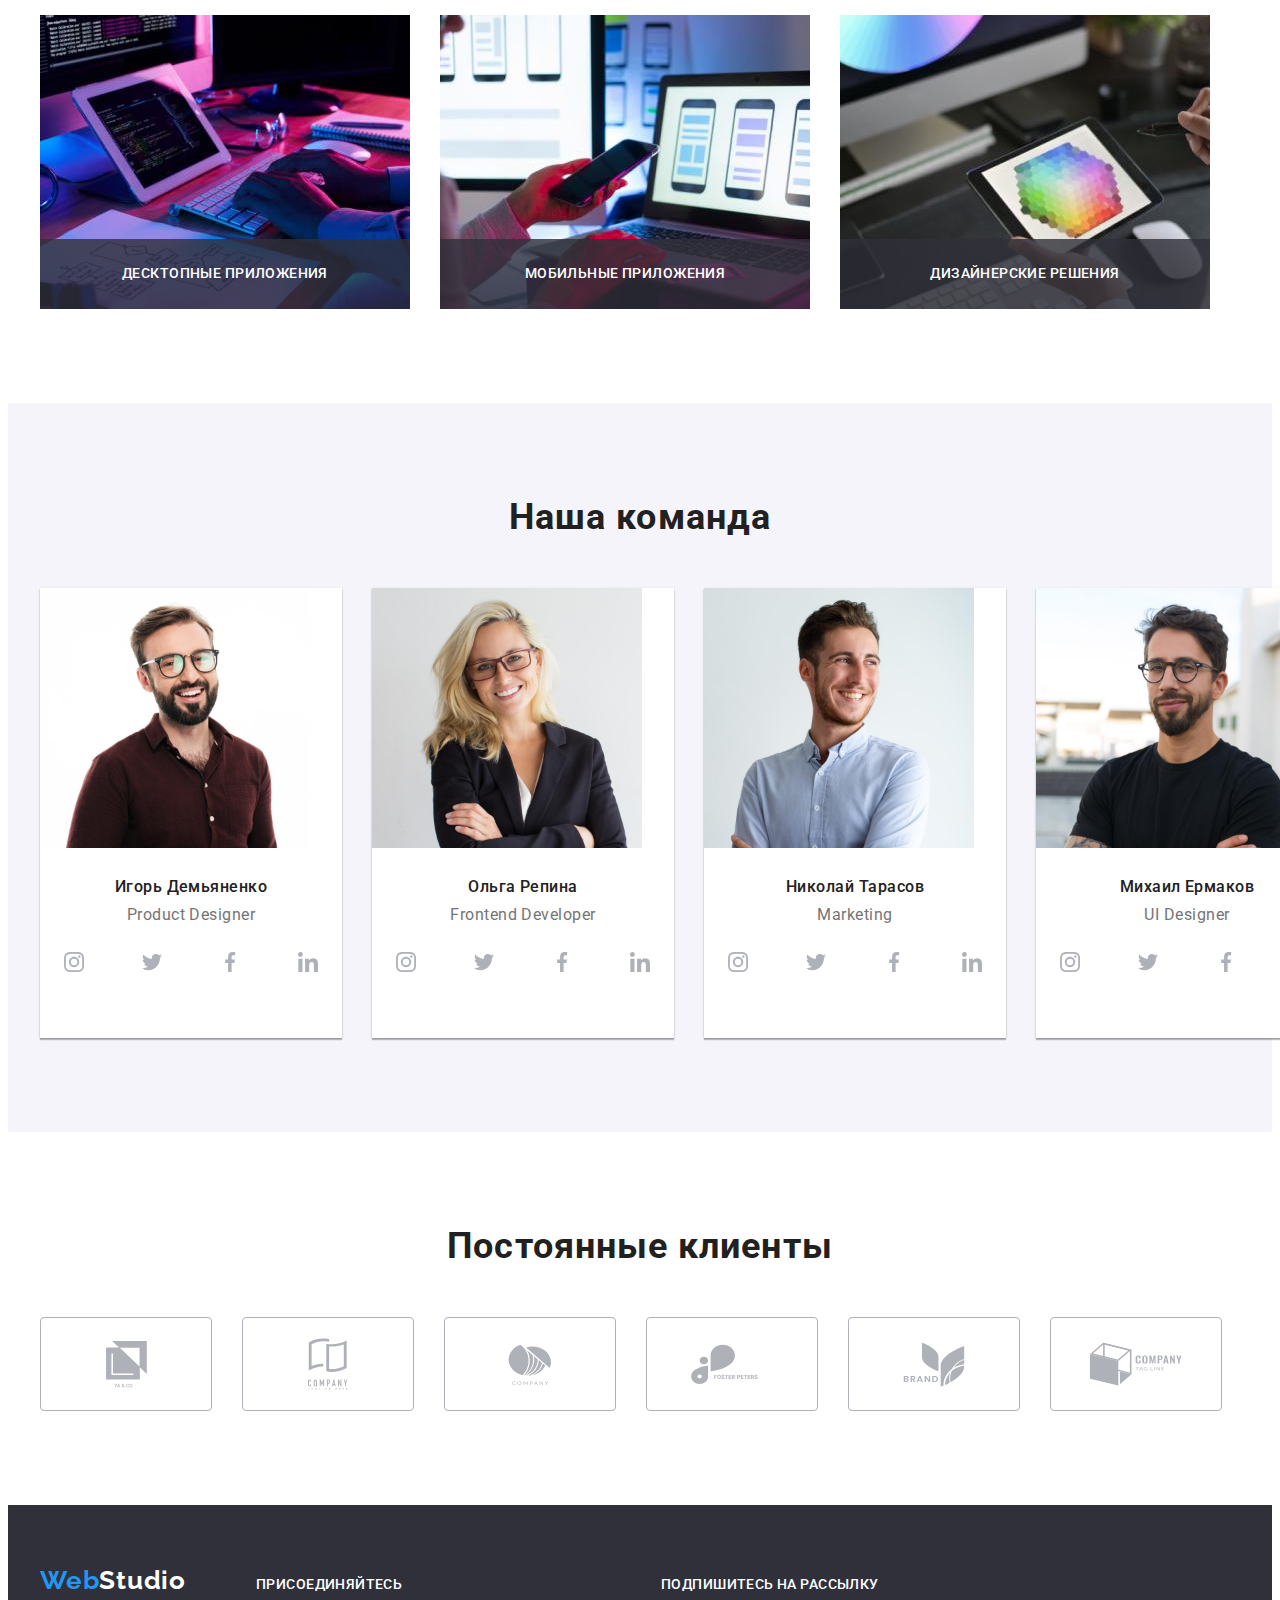
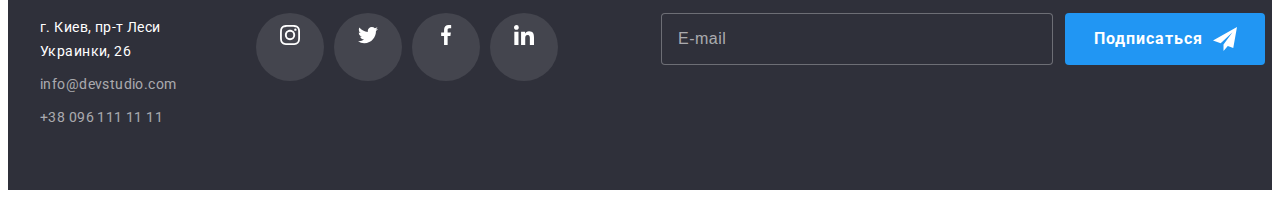
==== commit 0f855a7f: "1" ====
--- a/index.html
+++ b/index.html
@@ -61,29 +61,45 @@
                         <h3 class="modal-title">Оставьте свои данные, мы вам перезвоним</h3>
                         <div class="form-field">
                             <label for="name" class="form-label">Имя</label>
+                            <input class="form-input" type="text" name="name" id="name" />
                             <svg class="form-modal-icon" width="18px" height="18px">
                                 <use href="images\icon.svg#person"></use>
                             </svg>
-                            <input class="form-input" type="text" name="name" id="name" />
                         </div>
                         <div class="form-field">
                             <label for="tel" class="form-label">Телефон</label>
                             <input class="form-input" type="tel" name="tel" id="tel" />
+                            <svg class="form-modal-icon" width="18px" height="18px">
+                                <use href="images\icon.svg#phone"></use>
+                            </svg>
                         </div>
                         <div class="form-field">
                             <label for="mail" class="form-label">Почта</label>
                             <input class="form-input" type="email" name="mail" id="mail" />
-                        </div>
-                        <div class="form-field">
-                            <label for="comment" class="form-label">Комментарий</label>
+                            <svg class="form-modal-icon" width="18px" height="18px">
+                                <use href="images\icon.svg#email"></use>
+                            </svg>
+                        </div>
+                        <div class="textarea-field">
+                            <label for="comment" class="textarea-label">Комментарий</label>
                             <textarea class="comment" name="comment" id="comment" rows="8" placeholder="Введите текст"></textarea>
                         </div>
-                        <div>
-                            <input type="checkbox" name="" id="policy" />
-                            <label for="policy">Соглашаюсь с рассылкой и принимаю Условия договора</label>
-                        </div>
-
-                        <button>Отправить</button>
+                        <div class="policy-field">
+                            <label class="policy-label">
+                                <input class="checkbox" type="checkbox" name="checkbox" value="checkbox" />
+                                <span class="checkbox-icon"></span>
+                                <span class="policy">Соглашаюсь с рассылкой и принимаю</span>
+                                <span class="policy-terms">Условия договора</span>
+                            </label>
+                        </div>
+
+
+
+
+
+
+
+                        <button class="form-button" type="submit">Отправить</button>
 
                     </form>
                 </div>
@@ -448,22 +464,18 @@
                     </li>
                 </ul>
             </div>
-            <div class="join-footer">
+            <div class="">
                 <h3 class="join-section-title">Подпишитесь на рассылку</h3>
-               <form class="form-footer">
-                   <p class="form-mail-footer">
-                    <label for="mail"></label>
+                <form class="form-footer">
                     <input type="email" name="mail" id="mail" placeholder="E-mail" />
-                   </p>
-
-                   <button class="button-subscribe" type="subscribe">Подписаться
-                       <a href=""></a>
-                       <svg class="subscribe-icon" width="24px" height="24px">
-                        <use href="images\icon.svg#subscribe"></use>
-                       </svg>
-                   </button>
-
-               </form>
+                
+                    <button class="button-subscribe" type="submit">Подписаться
+                        <a href=""></a>
+                        <svg class="subscribe-icon" width="24px" height="24px">
+                            <use href="images\icon.svg#subscribe"></use>
+                        </svg>
+                    </button>
+                </form>
             </div>
         </div>
         
--- a/styles/styles.css
+++ b/styles/styles.css
@@ -269,10 +269,13 @@
   top: 50%;
   left: 50%;
 
-  padding: 40px 20px;
-
-  width: 528px;
-  height: 581px;
+  padding-left: 41px;
+  padding-right: 39px;
+  padding-top: 40px;
+  padding-bottom: 40px;
+
+  min-width: 528px;
+  min-height: 581px;
 
   background: #ffffff;
   box-shadow: 0px 1px 3px rgba(0, 0, 0, 0.12), 0px 1px 1px rgba(0, 0, 0, 0.14),
@@ -286,6 +289,7 @@
 }
 
 .close-modal-icon {
+  outline: none;
   display: flex;
   position: absolute;
   top: 8px;
@@ -295,9 +299,15 @@
   cursor: pointer;
   align-items: center;
   border-radius: 50%;
-  color: var(--white-text-color);
+  fill: var(--primary-text-color);
   background-color: #ffffff;
   border: 1px solid rgba(0, 0, 0, 0.1);
+  transition: fill 250ms cubic-bezier(0.4, 0, 0.2, 1);
+}
+
+.close-modal-icon:hover,
+.close-modal-icon:focus {
+  fill: var(--accent-color);
 }
 
 .modal-title {
@@ -334,6 +344,7 @@
 }
 
 .form-field input {
+  outline: none;
   border: 1px solid rgba(33, 33, 33, 0.2);
   box-sizing: border-box;
   border-radius: 4px;
@@ -342,34 +353,153 @@
   font-size: 12px;
   line-height: 1.17;
   letter-spacing: 0.01em;
-  color: #757575;
-  margin-bottom: 4px;
   padding-top: 12px;
   padding-bottom: 12px;
   padding-left: 42px;
+  transition: border 250ms cubic-bezier(0.4, 0, 0.2, 1);
+}
+
+.form-field input:hover,
+.form-field input:focus {
+  border: 1px solid var(--accent-color);
 }
 
 .form-modal-icon {
   position: absolute;
-  display: flex;
-  top: 65%;
-  transform: translateY(-65%);
-  display: inline-block;
+  top: 50%;
   margin-left: 12px;
-}
-
-.comment {
-  border: 1px solid rgba(33, 33, 33, 0.2);
-  box-sizing: border-box;
-  border-radius: 4px;
-  padding: 16px 12px;
+  fill: var(--primary-text-color);
+  transition: fill 250ms cubic-bezier(0.4, 0, 0.2, 1);
+}
+
+.form-field input:hover + .form-modal-icon,
+.form-field input:focus + .form-modal-icon {
+  fill: var(--accent-color);
+}
+
+.textarea-field {
+  margin-bottom: 20px;
+  display: flex;
+  flex-direction: column;
+}
+
+.textarea-field label {
+  font-style: normal;
+  font-weight: normal;
   font-size: 12px;
   line-height: 1.17;
   letter-spacing: 0.01em;
-}
-
-.form-field textarea::placeholder {
+  color: #757575;
+  margin-bottom: 4px;
+}
+
+.comment {
+  outline: none;
+  border: 1px solid rgba(33, 33, 33, 0.2);
+  box-sizing: border-box;
+  height: 120px;
+  border-radius: 4px;
+  padding: 16px 12px;
+  font-size: 14px;
+  line-height: 1.14;
+  letter-spacing: 0.01em;
+  resize: none;
+  transition: border 250ms cubic-bezier(0.4, 0, 0.2, 1);
+}
+
+.textarea-field textarea::placeholder {
+  font-style: normal;
+  font-weight: normal;
+  font-size: 14px;
+  line-height: 1.14;
+  letter-spacing: 0.01em;
   color: rgba(117, 117, 117, 0.5);
+}
+
+.textarea-field textarea:hover,
+.textarea-field textarea:focus {
+  border: 1px solid var(--accent-color);
+}
+
+.policy-label {
+  display: flex;
+  align-items: center;
+}
+
+.checkbox {
+  position: absolute;
+  clip: rect(0 0 0 0);
+  overflow: hidden;
+}
+
+.checkbox-icon {
+  margin-right: 9px;
+  border: 2px solid var(--primary-text-color);
+  border-radius: 2px;
+  display: inline-block;
+  width: 16px;
+  height: 15px;
+  cursor: pointer;
+  fill: var(--white-text-color);
+}
+
+.checkbox:checked ~ .checkbox-icon {
+  border-color: var(--accent-color);
+  background-color: var(--accent-color);
+  background-image: url(../images/check.svg);
+  background-repeat: no-repeat;
+  filter: drop-shadow(0px 4px 4px rgba(0, 0, 0, 0.25));
+}
+
+.policy-field {
+  margin-bottom: 30px;
+  display: flex;
+  align-items: center;
+  justify-content: center;
+}
+
+.policy {
+  font-size: 14px;
+  line-height: 1.71;
+  letter-spacing: 0.03em;
+  color: #757575;
+}
+
+.policy-terms {
+  padding-left: 3px;
+  font-size: 14px;
+  line-height: 1.71;
+  letter-spacing: 0.03em;
+  color: var(--accent-color);
+  text-decoration: underline;
+}
+
+.form-button {
+  display: block;
+  margin-left: auto;
+  margin-right: auto;
+  text-align: center;
+  align-items: center;
+  padding: 10px 55px 10px 56px;
+  border: none;
+  border-radius: 4px;
+  font-size: 16px;
+  font-family: inherit;
+  font-weight: 700;
+  line-height: 1.88;
+  letter-spacing: 0.06em;
+  text-decoration: none;
+  cursor: pointer;
+  color: #ffffff;
+  background-color: #2196f3;
+  transition: box-shadow 250ms cubic-bezier(0.4, 0, 0.2, 1);
+}
+
+.form-button:hover,
+.form-button:focus {
+  background: #188ce8;
+  box-shadow: 0px 4px 4px rgba(0, 0, 0, 0.15);
+  border-radius: 4px;
 }
 
 /*---------- features -------------*/
@@ -716,43 +846,36 @@
   display: flex;
 }
 
-.form-mail-footer {
-  display: flex;
+.form-footer input {
+  display: flex;
+
+  font-size: 16px;
+  line-height: 1.25;
+  letter-spacing: 0.03em;
+  color: rgba(255, 255, 255, 0.6);
+  background-color: #2f303a;
+
   border: 1px solid rgba(255, 255, 255, 0.3);
   border-radius: 4px;
   margin-right: 12px;
   width: 358px;
-  height: 50px;
   align-items: center;
   justify-content: center;
-  padding: 15px 16px;
-}
-
-.form-mail-footer input {
-  display: flex;
-  width: 100%;
-  height: 20px;
-  border: none;
-
+  padding: 15px 16px 15px 16px;
+}
+
+.form-footer input::placeholder {
   font-size: 16px;
   line-height: 1.25;
   letter-spacing: 0.03em;
   color: rgba(255, 255, 255, 0.6);
-  background-color: #2f303a;
-}
-
-.form-mail-footer input::placeholder {
-  font-size: 16px;
-  line-height: 1.25;
-  letter-spacing: 0.03em;
-  color: rgba(255, 255, 255, 0.6);
 }
 
 .button-subscribe {
   display: flex;
   text-align: center;
   align-items: center;
-  padding: 10px 32px 10px 32px;
+  padding: 10px 28px 10px 29px;
   border: none;
   border-radius: 4px;
   font-size: 16px;
